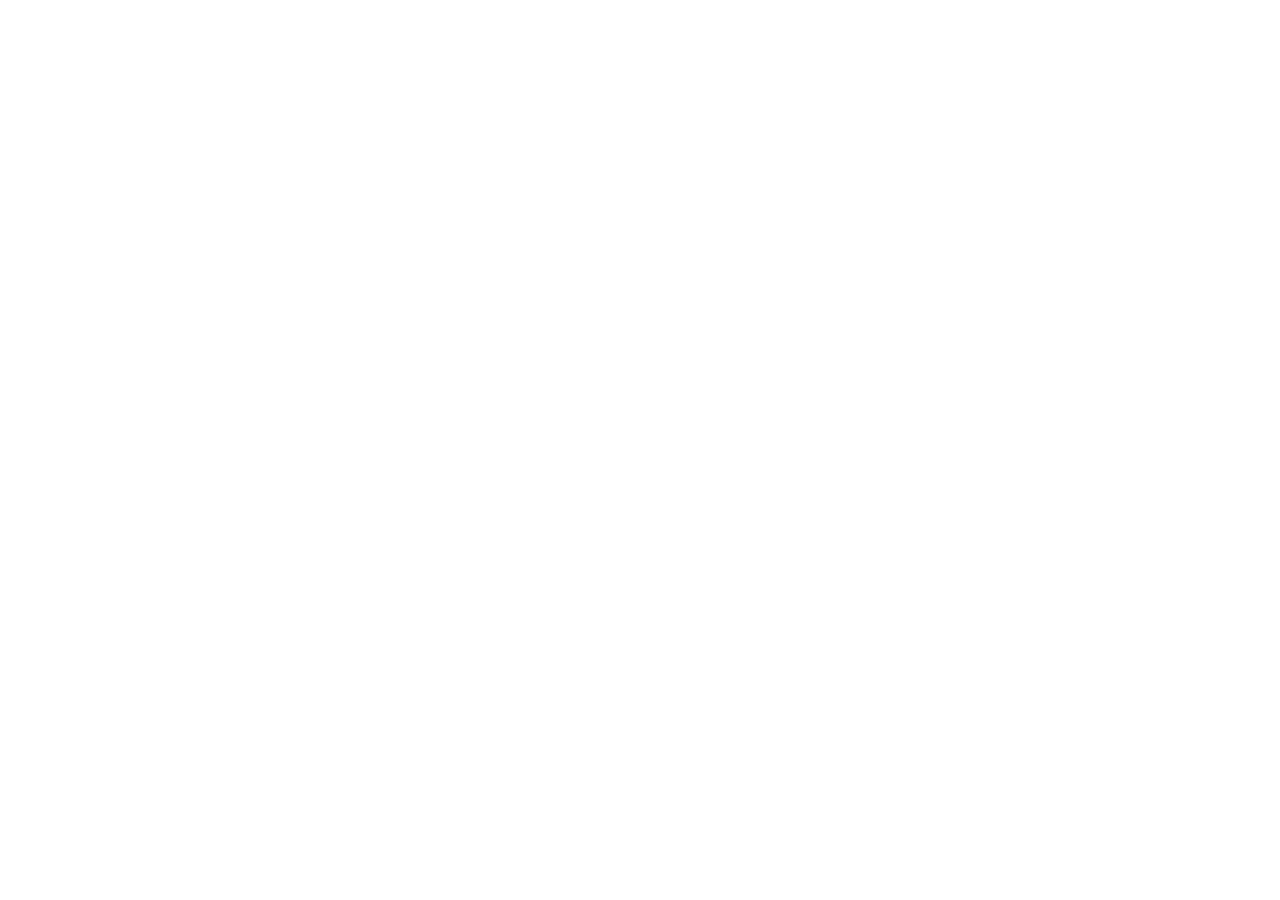
==== index.html @ 214e01b7 "Deploying to main from @ RGB42/EVO@2f7aba0efb2fd73098551bde0e08b0320f492358 🚀" ====
<!DOCTYPE html>
<html>
<head>
  <!--
    If you are serving your web app in a path other than the root, change the
    href value below to reflect the base path you are serving from.

    The path provided below has to start and end with a slash "/" in order for
    it to work correctly.

    For more details:
    * https://developer.mozilla.org/en-US/docs/Web/HTML/Element/base

    This is a placeholder for base href that will be replaced by the value of
    the `--base-href` argument provided to `flutter build`.
  -->
  <base href="/">

  <meta charset="UTF-8">
  <meta content="IE=Edge" http-equiv="X-UA-Compatible">
  <meta name="description" content="EVO - No more FOMO! Find and organize events happening around you. Filterable and adjustable to only view what you are interested in.">
  <meta name="viewport" content="width=device-width, initial-scale=1.0">
  
  <!-- Google Sign-In -->
  <meta name="google-signin-client_id" content="526109648317-bqb15itr59a5c6i4kjm0lsgob0r5os9e.apps.googleusercontent.com">

  <!-- iOS meta tags & icons -->
  <meta name="mobile-web-app-capable" content="yes">
  <meta name="apple-mobile-web-app-capable" content="yes">
  <meta name="apple-mobile-web-app-status-bar-style" content="black">
  <meta name="apple-mobile-web-app-title" content="EVO">
  <link rel="apple-touch-icon" href="icons/Icon-192.png">

  <!-- Favicon -->
  <link rel="icon" type="image/png" href="favicon.png"/>

  <title>EVO - Event Organizer</title>
  <link rel="manifest" href="manifest.json">
</head>
<body>
  <script src="flutter_bootstrap.js" async></script>
</body>
</html>
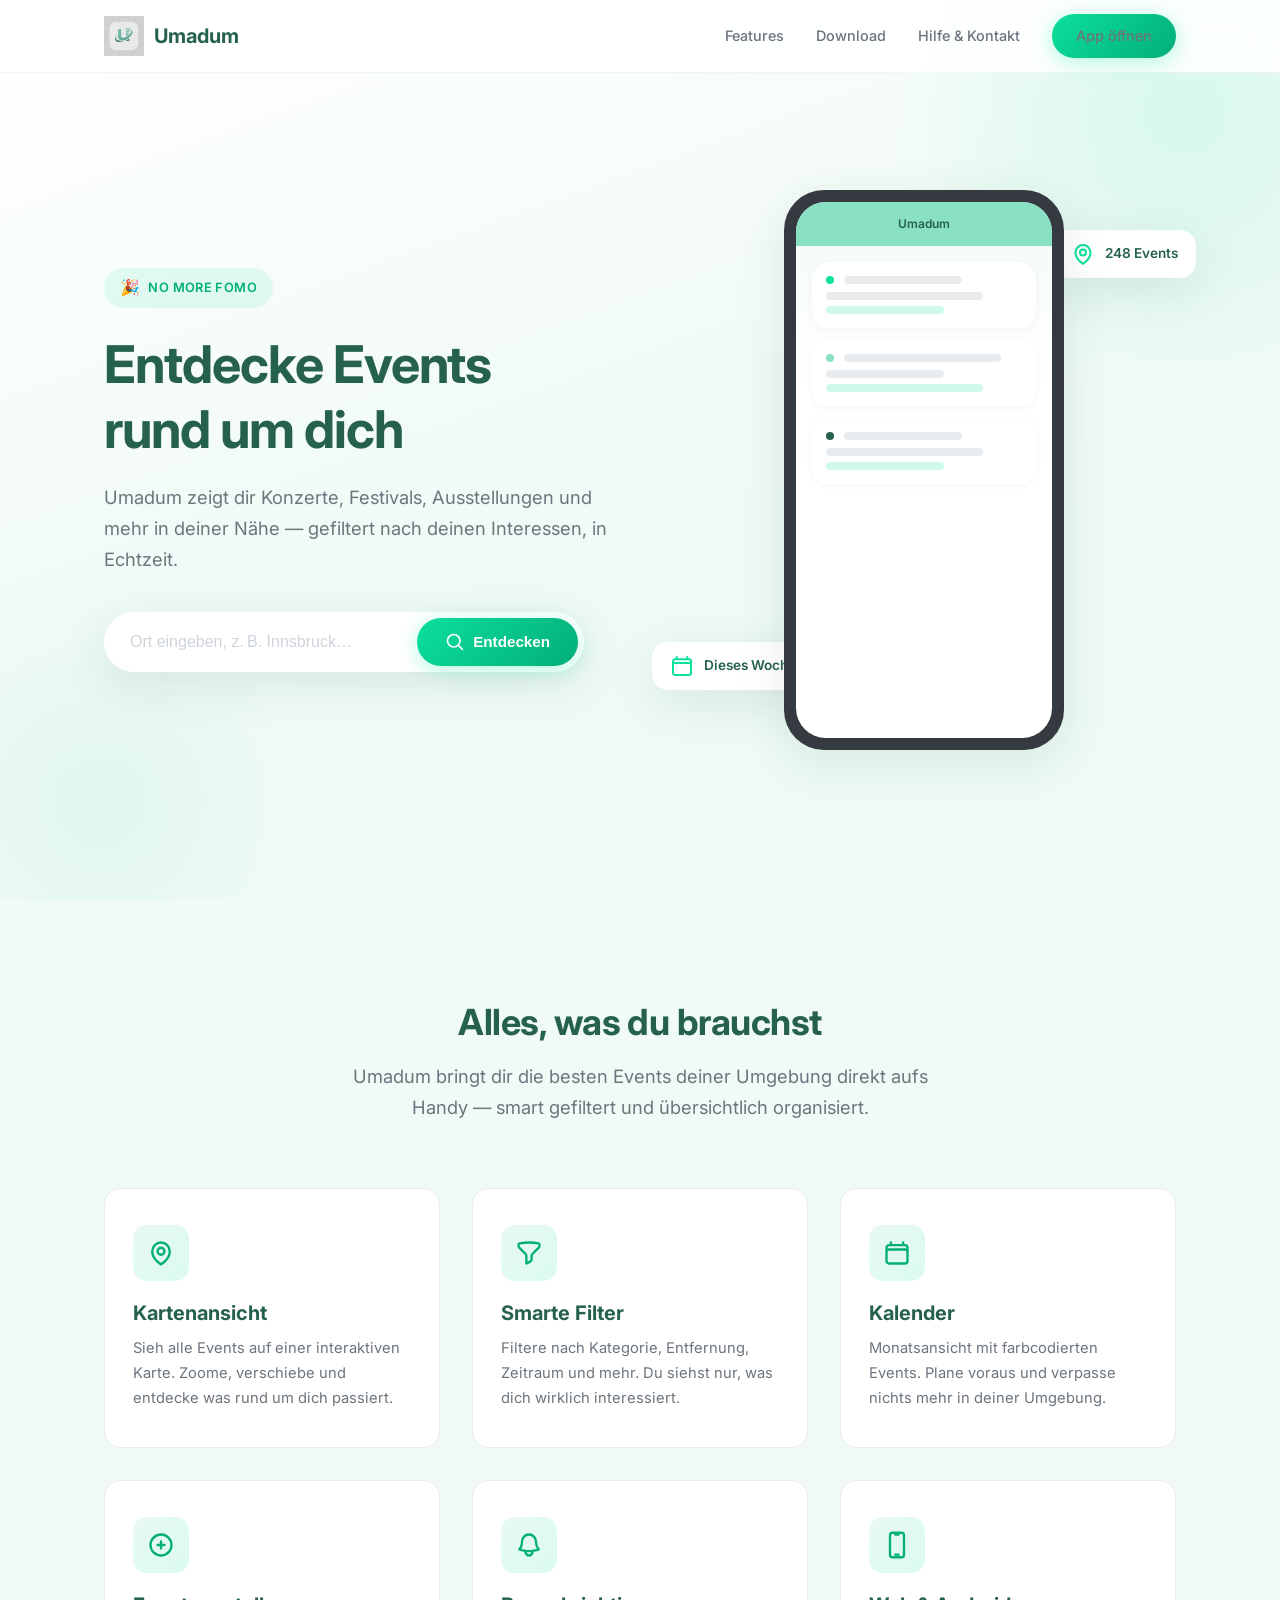
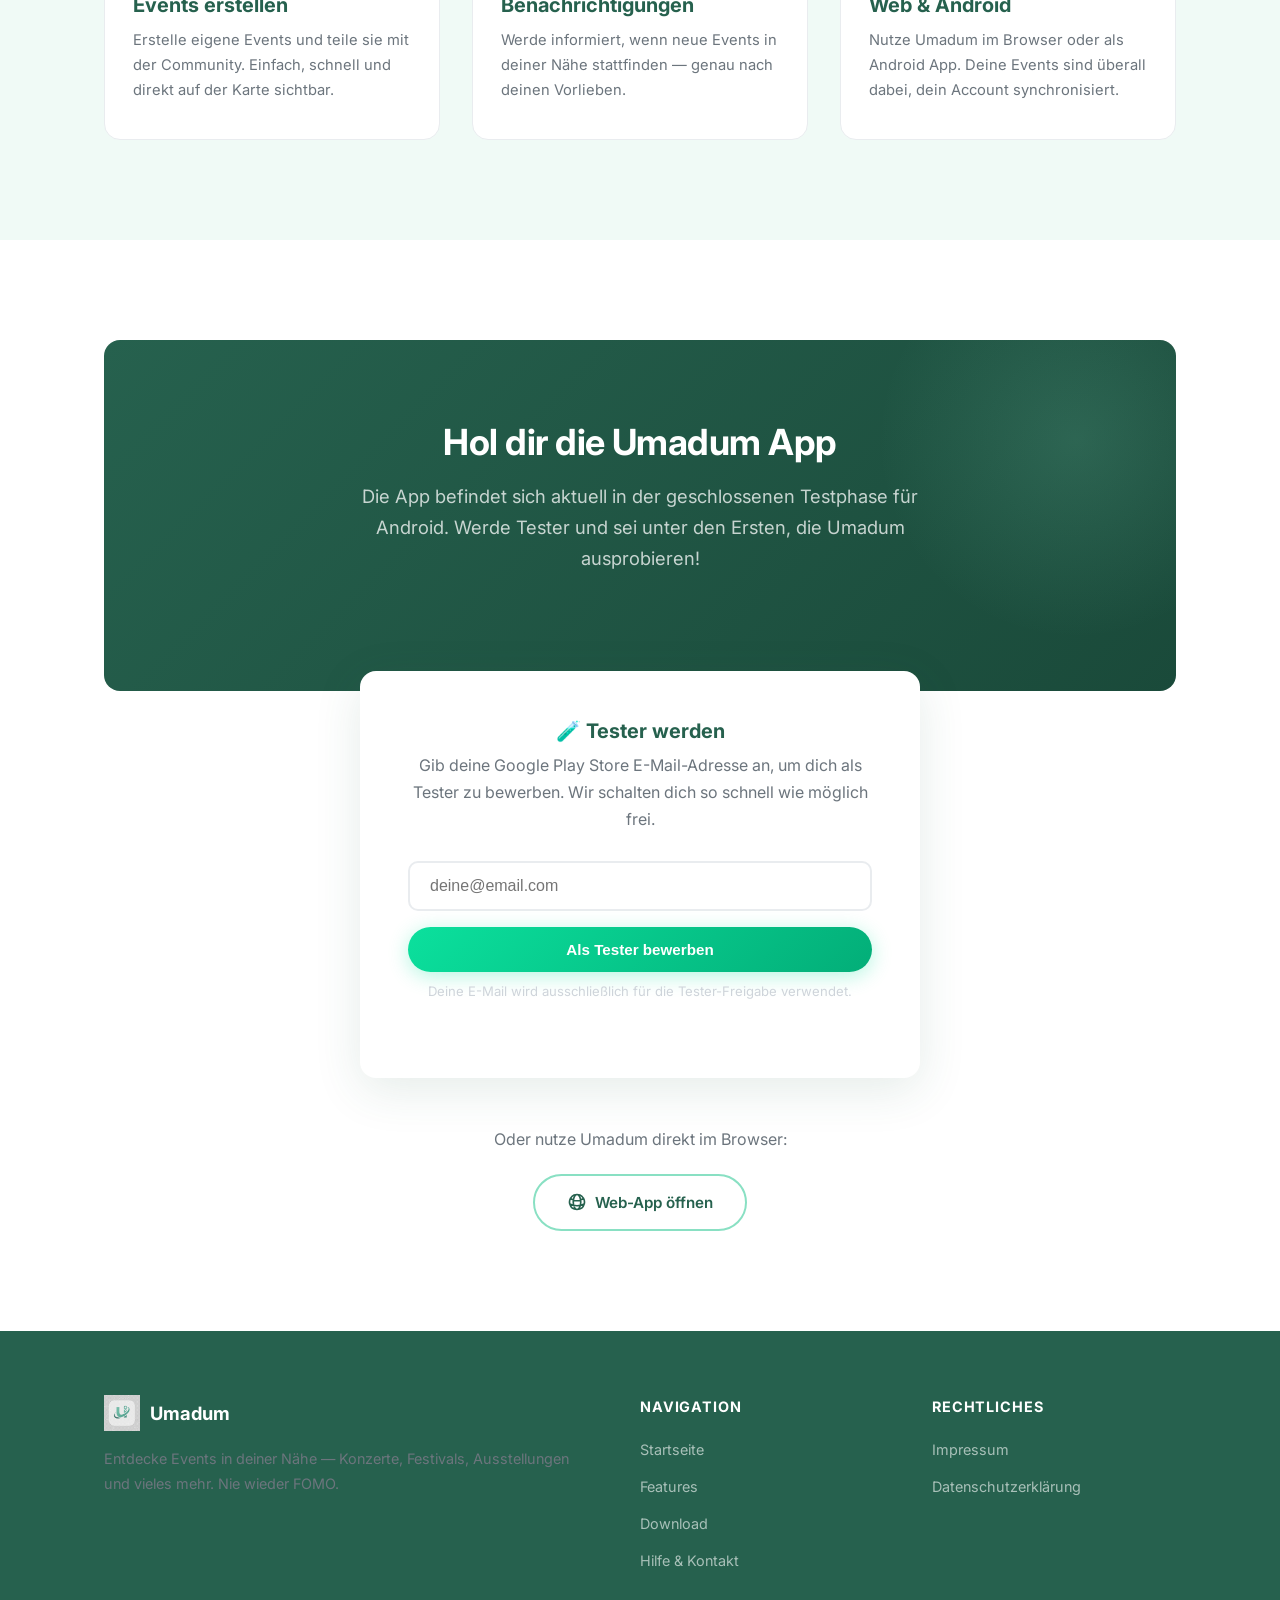
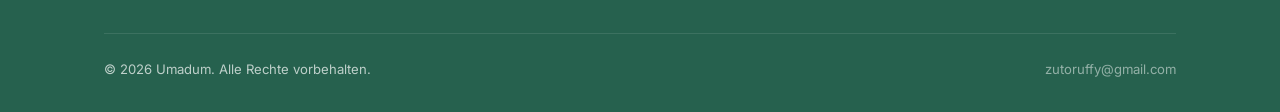
==== commit 0e774fca: "Deploying to main from @ RGB42/EVO@7599d21b2c3218752716a871fefecd0f730d7c6b 🚀" ====
--- a/index.html
+++ b/index.html
@@ -1,43 +1,238 @@
-<!DOCTYPE html>
-<html>
-<head>
-  <!--
-    If you are serving your web app in a path other than the root, change the
-    href value below to reflect the base path you are serving from.
-
-    The path provided below has to start and end with a slash "/" in order for
-    it to work correctly.
-
-    For more details:
-    * https://developer.mozilla.org/en-US/docs/Web/HTML/Element/base
-
-    This is a placeholder for base href that will be replaced by the value of
-    the `--base-href` argument provided to `flutter build`.
-  -->
-  <base href="/">
-
-  <meta charset="UTF-8">
-  <meta content="IE=Edge" http-equiv="X-UA-Compatible">
-  <meta name="description" content="EVO - No more FOMO! Find and organize events happening around you. Filterable and adjustable to only view what you are interested in.">
-  <meta name="viewport" content="width=device-width, initial-scale=1.0">
-  
-  <!-- Google Sign-In -->
-  <meta name="google-signin-client_id" content="526109648317-bqb15itr59a5c6i4kjm0lsgob0r5os9e.apps.googleusercontent.com">
-
-  <!-- iOS meta tags & icons -->
-  <meta name="mobile-web-app-capable" content="yes">
-  <meta name="apple-mobile-web-app-capable" content="yes">
-  <meta name="apple-mobile-web-app-status-bar-style" content="black">
-  <meta name="apple-mobile-web-app-title" content="EVO">
-  <link rel="apple-touch-icon" href="icons/Icon-192.png">
-
-  <!-- Favicon -->
-  <link rel="icon" type="image/png" href="favicon.png"/>
-
-  <title>EVO - Event Organizer</title>
-  <link rel="manifest" href="manifest.json">
-</head>
-<body>
-  <script src="flutter_bootstrap.js" async></script>
-</body>
-</html>
+<!DOCTYPE html>
+<html lang="de">
+<head>
+  <meta charset="UTF-8">
+  <meta name="viewport" content="width=device-width, initial-scale=1.0">
+  <title>Umadum — Entdecke Events in deiner Nähe</title>
+  <meta name="description" content="Umadum zeigt dir alle Events rund um dich herum. Filtere nach Kategorien, Entfernung und Zeitraum — nie wieder FOMO.">
+
+  <!-- Fonts -->
+  <link rel="preconnect" href="https://fonts.googleapis.com">
+  <link rel="preconnect" href="https://fonts.gstatic.com" crossorigin>
+  <link href="https://fonts.googleapis.com/css2?family=Inter:wght@400;500;600;700;800&display=swap" rel="stylesheet">
+
+  <!-- Favicon -->
+  <link rel="icon" type="image/png" href="images/app_icon.png">
+
+  <!-- Styles -->
+  <link rel="stylesheet" href="css/style.css">
+</head>
+<body>
+
+<!-- ======== NAVBAR ======== -->
+<nav class="navbar" role="navigation" aria-label="Hauptnavigation">
+  <div class="container">
+    <a href="index.html" class="navbar-brand">
+      <img src="images/app_icon.png" alt="Umadum Logo" width="40" height="40">
+      Umadum
+    </a>
+
+    <button class="nav-toggle" aria-label="Menü öffnen" aria-expanded="false">
+      <span></span><span></span><span></span>
+    </button>
+
+    <ul class="nav-links">
+      <li><a href="#features">Features</a></li>
+      <li><a href="#download">Download</a></li>
+      <li><a href="hilfe.html">Hilfe & Kontakt</a></li>
+      <li><a href="#" onclick="goToApp(event)" class="btn btn-primary" style="padding:10px 24px;">App öffnen</a></li>
+    </ul>
+  </div>
+</nav>
+
+<!-- ======== HERO ======== -->
+<section class="hero">
+  <div class="container">
+    <div class="hero-content">
+      <div class="hero-badge">
+        <span>🎉</span> No more FOMO
+      </div>
+
+      <h1>Entdecke Events rund&nbsp;um&nbsp;dich</h1>
+      <p>Umadum zeigt dir Konzerte, Festivals, Ausstellungen und mehr in deiner Nähe — gefiltert nach deinen Interessen, in Echtzeit.</p>
+
+      <form class="location-search" onsubmit="goToApp(event)">
+        <input type="text" id="location-input" placeholder="Ort eingeben, z.&thinsp;B. Innsbruck…" autocomplete="off" aria-label="Ort eingeben">
+        <button type="submit" class="btn btn-primary">
+          <svg xmlns="http://www.w3.org/2000/svg" fill="none" viewBox="0 0 24 24" stroke-width="2" stroke="currentColor"><path stroke-linecap="round" stroke-linejoin="round" d="m21 21-5.197-5.197m0 0A7.5 7.5 0 1 0 5.196 5.196a7.5 7.5 0 0 0 10.607 10.607Z"/></svg>
+          Entdecken
+        </button>
+      </form>
+    </div>
+
+    <div class="hero-visual">
+      <!-- Floating badges -->
+      <div class="hero-float-badge top-right">
+        <svg xmlns="http://www.w3.org/2000/svg" fill="none" viewBox="0 0 24 24" stroke-width="2" stroke="currentColor"><path stroke-linecap="round" stroke-linejoin="round" d="M15 10.5a3 3 0 1 1-6 0 3 3 0 0 1 6 0Z"/><path stroke-linecap="round" stroke-linejoin="round" d="M19.5 10.5c0 7.142-7.5 11.25-7.5 11.25S4.5 17.642 4.5 10.5a7.5 7.5 0 1 1 15 0Z"/></svg>
+        248 Events
+      </div>
+      <div class="hero-float-badge bottom-left">
+        <svg xmlns="http://www.w3.org/2000/svg" fill="none" viewBox="0 0 24 24" stroke-width="2" stroke="currentColor"><path stroke-linecap="round" stroke-linejoin="round" d="M6.75 3v2.25M17.25 3v2.25M3 18.75V7.5a2.25 2.25 0 0 1 2.25-2.25h13.5A2.25 2.25 0 0 1 21 7.5v11.25m-18 0A2.25 2.25 0 0 0 5.25 21h13.5A2.25 2.25 0 0 0 21 18.75m-18 0v-7.5A2.25 2.25 0 0 1 5.25 9h13.5A2.25 2.25 0 0 1 21 11.25v7.5"/></svg>
+        Dieses Wochenende
+      </div>
+
+      <!-- Phone mockup -->
+      <div class="hero-phone">
+        <div class="hero-phone-inner">
+          <div class="hero-phone-statusbar"><span>Umadum</span></div>
+          <div class="hero-phone-content">
+            <div class="mock-card">
+              <div class="mock-card-header">
+                <div class="mock-dot green"></div>
+                <div class="mock-line short"></div>
+              </div>
+              <div class="mock-line medium" style="margin-bottom:6px"></div>
+              <div class="mock-line short accent"></div>
+            </div>
+            <div class="mock-card">
+              <div class="mock-card-header">
+                <div class="mock-dot mint"></div>
+                <div class="mock-line medium"></div>
+              </div>
+              <div class="mock-line short" style="margin-bottom:6px"></div>
+              <div class="mock-line medium accent"></div>
+            </div>
+            <div class="mock-card">
+              <div class="mock-card-header">
+                <div class="mock-dot teal"></div>
+                <div class="mock-line short"></div>
+              </div>
+              <div class="mock-line medium" style="margin-bottom:6px"></div>
+              <div class="mock-line short accent"></div>
+            </div>
+          </div>
+        </div>
+      </div>
+    </div>
+  </div>
+</section>
+
+<!-- ======== FEATURES ======== -->
+<section id="features" style="background:var(--bg-light)">
+  <div class="container">
+    <div class="section-header fade-in">
+      <h2>Alles, was du brauchst</h2>
+      <p class="lead">Umadum bringt dir die besten Events deiner Umgebung direkt aufs Handy — smart gefiltert und übersichtlich organisiert.</p>
+    </div>
+
+    <div class="features-grid">
+      <div class="feature-card fade-in">
+        <div class="feature-icon">
+          <svg xmlns="http://www.w3.org/2000/svg" fill="none" viewBox="0 0 24 24" stroke-width="2" stroke="currentColor"><path stroke-linecap="round" stroke-linejoin="round" d="M15 10.5a3 3 0 1 1-6 0 3 3 0 0 1 6 0Z"/><path stroke-linecap="round" stroke-linejoin="round" d="M19.5 10.5c0 7.142-7.5 11.25-7.5 11.25S4.5 17.642 4.5 10.5a7.5 7.5 0 1 1 15 0Z"/></svg>
+        </div>
+        <h3>Kartenansicht</h3>
+        <p>Sieh alle Events auf einer interaktiven Karte. Zoome, verschiebe und entdecke was rund um dich passiert.</p>
+      </div>
+
+      <div class="feature-card fade-in">
+        <div class="feature-icon">
+          <svg xmlns="http://www.w3.org/2000/svg" fill="none" viewBox="0 0 24 24" stroke-width="2" stroke="currentColor"><path stroke-linecap="round" stroke-linejoin="round" d="M12 3c2.755 0 5.455.232 8.083.678.533.09.917.556.917 1.096v1.044a2.25 2.25 0 0 1-.659 1.591l-5.432 5.432a2.25 2.25 0 0 0-.659 1.591v2.927a2.25 2.25 0 0 1-1.244 2.013L9.75 21v-6.568a2.25 2.25 0 0 0-.659-1.591L3.659 7.409A2.25 2.25 0 0 1 3 5.818V4.774c0-.54.384-1.006.917-1.096A48.32 48.32 0 0 1 12 3Z"/></svg>
+        </div>
+        <h3>Smarte Filter</h3>
+        <p>Filtere nach Kategorie, Entfernung, Zeitraum und mehr. Du siehst nur, was dich wirklich interessiert.</p>
+      </div>
+
+      <div class="feature-card fade-in">
+        <div class="feature-icon">
+          <svg xmlns="http://www.w3.org/2000/svg" fill="none" viewBox="0 0 24 24" stroke-width="2" stroke="currentColor"><path stroke-linecap="round" stroke-linejoin="round" d="M6.75 3v2.25M17.25 3v2.25M3 18.75V7.5a2.25 2.25 0 0 1 2.25-2.25h13.5A2.25 2.25 0 0 1 21 7.5v11.25m-18 0A2.25 2.25 0 0 0 5.25 21h13.5A2.25 2.25 0 0 0 21 18.75m-18 0v-7.5A2.25 2.25 0 0 1 5.25 9h13.5A2.25 2.25 0 0 1 21 11.25v7.5"/></svg>
+        </div>
+        <h3>Kalender</h3>
+        <p>Monatsansicht mit farbcodierten Events. Plane voraus und verpasse nichts mehr in deiner Umgebung.</p>
+      </div>
+
+      <div class="feature-card fade-in">
+        <div class="feature-icon">
+          <svg xmlns="http://www.w3.org/2000/svg" fill="none" viewBox="0 0 24 24" stroke-width="2" stroke="currentColor"><path stroke-linecap="round" stroke-linejoin="round" d="M12 9v6m3-3H9m12 0a9 9 0 1 1-18 0 9 9 0 0 1 18 0Z"/></svg>
+        </div>
+        <h3>Events erstellen</h3>
+        <p>Erstelle eigene Events und teile sie mit der Community. Einfach, schnell und direkt auf der Karte sichtbar.</p>
+      </div>
+
+      <div class="feature-card fade-in">
+        <div class="feature-icon">
+          <svg xmlns="http://www.w3.org/2000/svg" fill="none" viewBox="0 0 24 24" stroke-width="2" stroke="currentColor"><path stroke-linecap="round" stroke-linejoin="round" d="M14.857 17.082a23.848 23.848 0 0 0 5.454-1.31A8.967 8.967 0 0 1 18 9.75V9A6 6 0 0 0 6 9v.75a8.967 8.967 0 0 1-2.312 6.022c1.733.64 3.56 1.085 5.455 1.31m5.714 0a24.255 24.255 0 0 1-5.714 0m5.714 0a3 3 0 1 1-5.714 0"/></svg>
+        </div>
+        <h3>Benachrichtigungen</h3>
+        <p>Werde informiert, wenn neue Events in deiner Nähe stattfinden — genau nach deinen Vorlieben.</p>
+      </div>
+
+      <div class="feature-card fade-in">
+        <div class="feature-icon">
+          <svg xmlns="http://www.w3.org/2000/svg" fill="none" viewBox="0 0 24 24" stroke-width="2" stroke="currentColor"><path stroke-linecap="round" stroke-linejoin="round" d="M10.5 1.5H8.25A2.25 2.25 0 0 0 6 3.75v16.5a2.25 2.25 0 0 0 2.25 2.25h7.5A2.25 2.25 0 0 0 18 20.25V3.75a2.25 2.25 0 0 0-2.25-2.25H13.5m-3 0V3h3V1.5m-3 0h3m-3 18.75h3"/></svg>
+        </div>
+        <h3>Web & Android</h3>
+        <p>Nutze Umadum im Browser oder als Android App. Deine Events sind überall dabei, dein Account synchronisiert.</p>
+      </div>
+    </div>
+  </div>
+</section>
+
+<!-- ======== DOWNLOAD / TESTER ======== -->
+<section id="download">
+  <div class="container">
+    <div class="cta-section text-center fade-in">
+      <h2>Hol dir die Umadum App</h2>
+      <p class="lead">Die App befindet sich aktuell in der geschlossenen Testphase für Android. Werde Tester und sei unter den Ersten, die Umadum ausprobieren!</p>
+    </div>
+
+    <div class="tester-box fade-in" style="margin-top:-20px; position:relative; z-index:2;">
+      <h3>🧪 Tester werden</h3>
+      <p>Gib deine Google Play Store E-Mail-Adresse an, um dich als Tester zu bewerben. Wir schalten dich so schnell wie möglich frei.</p>
+
+      <form id="tester-form" class="tester-form">
+        <input type="email" name="tester-email" placeholder="deine@email.com" required aria-label="Play Store E-Mail-Adresse">
+        <button type="submit" class="btn btn-primary">Als Tester bewerben</button>
+      </form>
+      <p class="tester-note">Deine E-Mail wird ausschließlich für die Tester-Freigabe verwendet.</p>
+    </div>
+
+    <div class="text-center fade-in" style="margin-top:48px">
+      <p style="margin-bottom:20px">Oder nutze Umadum direkt im Browser:</p>
+      <div class="cta-buttons">
+        <a href="#" onclick="goToApp(event)" class="btn btn-outline">
+          <svg xmlns="http://www.w3.org/2000/svg" fill="none" viewBox="0 0 24 24" stroke-width="2" stroke="currentColor" style="width:20px;height:20px"><path stroke-linecap="round" stroke-linejoin="round" d="M12 21a9.004 9.004 0 0 0 8.716-6.747M12 21a9.004 9.004 0 0 1-8.716-6.747M12 21c2.485 0 4.5-4.03 4.5-9S14.485 3 12 3m0 18c-2.485 0-4.5-4.03-4.5-9S9.515 3 12 3m0 0a8.997 8.997 0 0 1 7.843 4.582M12 3a8.997 8.997 0 0 0-7.843 4.582m15.686 0A11.953 11.953 0 0 1 12 10.5c-2.998 0-5.74-1.1-7.843-2.918m15.686 0A8.959 8.959 0 0 1 21 12c0 .778-.099 1.533-.284 2.253m0 0A17.919 17.919 0 0 1 12 16.5c-3.162 0-6.133-.815-8.716-2.247m0 0A9.015 9.015 0 0 1 3 12c0-1.605.42-3.113 1.157-4.418"/></svg>
+          Web-App öffnen
+        </a>
+      </div>
+    </div>
+  </div>
+</section>
+
+<!-- ======== FOOTER ======== -->
+<footer class="footer">
+  <div class="container">
+    <div class="footer-grid">
+      <div>
+        <div class="footer-brand">
+          <img src="images/app_icon.png" alt="Umadum" width="36" height="36">
+          <span>Umadum</span>
+        </div>
+        <p>Entdecke Events in deiner Nähe — Konzerte, Festivals, Ausstellungen und vieles mehr. Nie wieder FOMO.</p>
+      </div>
+      <div>
+        <h4>Navigation</h4>
+        <ul class="footer-links">
+          <li><a href="index.html">Startseite</a></li>
+          <li><a href="#features">Features</a></li>
+          <li><a href="#download">Download</a></li>
+          <li><a href="hilfe.html">Hilfe & Kontakt</a></li>
+        </ul>
+      </div>
+      <div>
+        <h4>Rechtliches</h4>
+        <ul class="footer-links">
+          <li><a href="impressum.html">Impressum</a></li>
+          <li><a href="datenschutz.html">Datenschutzerklärung</a></li>
+        </ul>
+      </div>
+    </div>
+    <div class="footer-bottom">
+      <span>&copy; 2026 Umadum. Alle Rechte vorbehalten.</span>
+      <a href="mailto:zutoruffy@gmail.com">zutoruffy@gmail.com</a>
+    </div>
+  </div>
+</footer>
+
+<script src="js/main.js"></script>
+</body>
+</html>
--- a/css/style.css
+++ b/css/style.css
@@ -0,0 +1,462 @@
+/* ===== Umadum Website — Global Styles ===== */
+
+/* ---------- Reset & Base ---------- */
+*, *::before, *::after { box-sizing: border-box; margin: 0; padding: 0; }
+
+:root {
+  --primary:  #89E0C3;
+  --accent:   #0BE09D;
+  --text:     #03AE78;
+  --title:    #26614E;
+  --error:    #D33628;
+  --bg:       #ffffff;
+  --bg-light: #f0faf6;
+  --bg-dark:  #26614E;
+  --gray-100: #f8f9fa;
+  --gray-200: #e9ecef;
+  --gray-400: #ced4da;
+  --gray-600: #6c757d;
+  --gray-800: #343a40;
+  --radius:   16px;
+  --radius-sm: 10px;
+  --radius-pill: 999px;
+  --shadow:   0 4px 24px rgba(38,97,78,.08);
+  --shadow-lg: 0 12px 48px rgba(38,97,78,.12);
+  --transition: .3s cubic-bezier(.4,0,.2,1);
+  --max-w: 1120px;
+}
+
+html { scroll-behavior: smooth; font-size: 16px; }
+
+body {
+  font-family: 'Inter', -apple-system, BlinkMacSystemFont, 'Segoe UI', Roboto, sans-serif;
+  color: var(--gray-800);
+  background: var(--bg);
+  line-height: 1.7;
+  -webkit-font-smoothing: antialiased;
+}
+
+img { max-width: 100%; display: block; }
+a   { color: var(--text); text-decoration: none; transition: color var(--transition); }
+a:hover { color: var(--title); }
+
+/* ---------- Utility ---------- */
+.container { max-width: var(--max-w); margin: 0 auto; padding: 0 24px; }
+.text-center { text-align: center; }
+.sr-only { position: absolute; width: 1px; height: 1px; overflow: hidden; clip: rect(0,0,0,0); }
+
+/* ---------- Typography ---------- */
+h1, h2, h3 { color: var(--title); font-weight: 700; line-height: 1.25; }
+h1 { font-size: clamp(2rem, 5vw, 3.25rem); letter-spacing: -.02em; }
+h2 { font-size: clamp(1.5rem, 3.5vw, 2.25rem); letter-spacing: -.015em; }
+h3 { font-size: 1.25rem; }
+p  { color: var(--gray-600); }
+.lead { font-size: 1.15rem; max-width: 600px; margin: 0 auto; }
+
+/* ---------- Buttons ---------- */
+.btn {
+  display: inline-flex; align-items: center; gap: 8px;
+  padding: 14px 32px; border-radius: var(--radius-pill);
+  font-weight: 600; font-size: .95rem;
+  border: none; cursor: pointer;
+  transition: transform var(--transition), box-shadow var(--transition), background var(--transition);
+}
+.btn:hover { transform: translateY(-2px); }
+.btn:active { transform: translateY(0); }
+
+.btn-primary {
+  background: linear-gradient(135deg, var(--accent), var(--text));
+  color: #fff;
+  box-shadow: 0 4px 20px rgba(11,224,157,.3);
+}
+.btn-primary:hover { box-shadow: 0 8px 32px rgba(11,224,157,.4); color: #fff; }
+
+.btn-outline {
+  background: transparent;
+  color: var(--title);
+  border: 2px solid var(--primary);
+}
+.btn-outline:hover { background: var(--bg-light); color: var(--title); }
+
+.btn-white {
+  background: #fff;
+  color: var(--title);
+  box-shadow: var(--shadow);
+}
+.btn-white:hover { box-shadow: var(--shadow-lg); color: var(--title); }
+
+.btn svg, .btn img { width: 20px; height: 20px; }
+
+/* ---------- Navbar ---------- */
+.navbar {
+  position: fixed; top: 0; left: 0; right: 0; z-index: 100;
+  background: rgba(255,255,255,.85);
+  backdrop-filter: blur(16px); -webkit-backdrop-filter: blur(16px);
+  border-bottom: 1px solid rgba(38,97,78,.06);
+  transition: box-shadow var(--transition);
+}
+.navbar.scrolled { box-shadow: 0 2px 24px rgba(38,97,78,.08); }
+
+.navbar .container {
+  display: flex; align-items: center; justify-content: space-between;
+  height: 72px;
+}
+
+.navbar-brand {
+  display: flex; align-items: center; gap: 10px;
+  font-weight: 700; font-size: 1.25rem; color: var(--title);
+}
+.navbar-brand img { width: 40px; height: 40px; }
+.navbar-brand:hover { color: var(--title); }
+
+.nav-links { display: flex; align-items: center; gap: 32px; list-style: none; }
+.nav-links a {
+  font-weight: 500; font-size: .9rem; color: var(--gray-600);
+  position: relative; padding: 4px 0;
+}
+.nav-links a::after {
+  content: ''; position: absolute; bottom: -2px; left: 0;
+  width: 0; height: 2px; background: var(--accent);
+  transition: width var(--transition);
+}
+.nav-links a:hover { color: var(--title); }
+.nav-links a:hover::after { width: 100%; }
+
+.nav-toggle { display: none; background: none; border: none; cursor: pointer; padding: 8px; }
+.nav-toggle span {
+  display: block; width: 24px; height: 2px; background: var(--title);
+  margin: 6px 0; transition: var(--transition);
+}
+
+/* ---------- Hero ---------- */
+.hero {
+  min-height: 100vh; display: flex; align-items: center;
+  padding: 120px 0 80px;
+  background: linear-gradient(160deg, var(--bg) 0%, var(--bg-light) 50%, rgba(137,224,195,.15) 100%);
+  position: relative; overflow: hidden;
+}
+.hero::before {
+  content: '';
+  position: absolute; top: -200px; right: -200px;
+  width: 600px; height: 600px;
+  background: radial-gradient(circle, rgba(11,224,157,.12) 0%, transparent 70%);
+  border-radius: 50%;
+}
+.hero::after {
+  content: '';
+  position: absolute; bottom: -100px; left: -100px;
+  width: 400px; height: 400px;
+  background: radial-gradient(circle, rgba(137,224,195,.15) 0%, transparent 70%);
+  border-radius: 50%;
+}
+
+.hero .container {
+  display: grid; grid-template-columns: 1fr 1fr;
+  gap: 64px; align-items: center;
+  position: relative; z-index: 1;
+}
+
+.hero-content { max-width: 540px; }
+.hero-badge {
+  display: inline-flex; align-items: center; gap: 8px;
+  padding: 6px 16px; border-radius: var(--radius-pill);
+  background: rgba(11,224,157,.1);
+  color: var(--text); font-weight: 600; font-size: .8rem;
+  margin-bottom: 24px; letter-spacing: .03em; text-transform: uppercase;
+}
+.hero-badge span { font-size: 1rem; }
+.hero h1 { margin-bottom: 20px; }
+.hero p { font-size: 1.15rem; margin-bottom: 36px; }
+
+/* Location Search */
+.location-search {
+  display: flex; gap: 0;
+  background: #fff;
+  border-radius: var(--radius-pill);
+  box-shadow: var(--shadow-lg);
+  padding: 6px;
+  max-width: 480px;
+}
+.location-search input {
+  flex: 1; border: none; outline: none;
+  padding: 14px 20px; font-size: 1rem;
+  border-radius: var(--radius-pill);
+  background: transparent;
+  color: var(--gray-800);
+  min-width: 0;
+}
+.location-search input::placeholder { color: var(--gray-400); }
+.location-search .btn { white-space: nowrap; padding: 14px 28px; }
+
+/* Hero Visual */
+.hero-visual {
+  display: flex; justify-content: center; align-items: center;
+  position: relative;
+}
+.hero-phone {
+  width: 280px; height: 560px;
+  background: var(--gray-800);
+  border-radius: 40px;
+  padding: 12px;
+  box-shadow: var(--shadow-lg), 0 0 0 2px rgba(255,255,255,.1);
+  position: relative;
+  overflow: hidden;
+}
+.hero-phone-inner {
+  width: 100%; height: 100%;
+  border-radius: 30px;
+  background: linear-gradient(180deg, var(--bg-light) 0%, #fff 30%);
+  overflow: hidden;
+  display: flex; flex-direction: column;
+}
+.hero-phone-statusbar {
+  height: 44px;
+  background: var(--primary);
+  display: flex; align-items: center; justify-content: center;
+  padding: 0 20px;
+}
+.hero-phone-statusbar span { color: var(--title); font-weight: 600; font-size: .75rem; }
+.hero-phone-content {
+  flex: 1; padding: 16px;
+  display: flex; flex-direction: column; gap: 12px;
+}
+.mock-card {
+  background: #fff;
+  border-radius: var(--radius);
+  padding: 14px;
+  box-shadow: 0 2px 8px rgba(0,0,0,.04);
+}
+.mock-card-header { display: flex; align-items: center; gap: 10px; margin-bottom: 8px; }
+.mock-dot { width: 8px; height: 8px; border-radius: 50%; }
+.mock-dot.green { background: var(--accent); }
+.mock-dot.mint  { background: var(--primary); }
+.mock-dot.teal  { background: var(--title); }
+.mock-line { height: 8px; border-radius: 4px; background: var(--gray-200); }
+.mock-line.short { width: 60%; }
+.mock-line.medium { width: 80%; }
+.mock-line.accent { background: rgba(11,224,157,.2); }
+
+.hero-float-badge {
+  position: absolute;
+  background: #fff; border-radius: var(--radius);
+  padding: 12px 18px; box-shadow: var(--shadow-lg);
+  display: flex; align-items: center; gap: 10px;
+  font-weight: 600; font-size: .85rem; color: var(--title);
+  animation: float 3s ease-in-out infinite;
+}
+.hero-float-badge.top-right { top: 40px; right: -20px; animation-delay: 0s; }
+.hero-float-badge.bottom-left { bottom: 60px; left: -20px; animation-delay: 1.5s; }
+.hero-float-badge svg { width: 24px; height: 24px; color: var(--accent); }
+
+@keyframes float {
+  0%, 100% { transform: translateY(0); }
+  50%      { transform: translateY(-10px); }
+}
+
+/* ---------- Sections ---------- */
+section { padding: 100px 0; }
+
+.section-header {
+  text-align: center; max-width: 600px; margin: 0 auto 64px;
+}
+.section-header h2 { margin-bottom: 16px; }
+
+/* Features */
+.features-grid {
+  display: grid; grid-template-columns: repeat(3, 1fr);
+  gap: 32px;
+}
+.feature-card {
+  background: #fff;
+  border-radius: var(--radius);
+  padding: 36px 28px;
+  border: 1px solid var(--gray-200);
+  transition: transform var(--transition), box-shadow var(--transition);
+}
+.feature-card:hover { transform: translateY(-4px); box-shadow: var(--shadow-lg); }
+.feature-icon {
+  width: 56px; height: 56px;
+  border-radius: 14px;
+  background: linear-gradient(135deg, rgba(137,224,195,.2), rgba(11,224,157,.15));
+  display: flex; align-items: center; justify-content: center;
+  margin-bottom: 20px;
+}
+.feature-icon svg { width: 28px; height: 28px; color: var(--text); }
+.feature-card h3 { margin-bottom: 10px; }
+.feature-card p { font-size: .92rem; }
+
+/* App Download / CTA */
+.cta-section {
+  background: linear-gradient(135deg, var(--title) 0%, #1a4a3a 100%);
+  border-radius: var(--radius);
+  padding: 80px 48px;
+  color: #fff;
+  position: relative; overflow: hidden;
+}
+.cta-section::before {
+  content: '';
+  position: absolute; top: -100px; right: -100px;
+  width: 400px; height: 400px;
+  background: radial-gradient(circle, rgba(137,224,195,.15) 0%, transparent 70%);
+  border-radius: 50%;
+}
+.cta-section h2 { color: #fff; margin-bottom: 16px; }
+.cta-section p  { color: rgba(255,255,255,.75); margin-bottom: 36px; }
+.cta-section .lead { color: rgba(255,255,255,.75); }
+
+.cta-buttons { display: flex; gap: 16px; justify-content: center; flex-wrap: wrap; }
+
+/* Tester Signup */
+.tester-box {
+  background: #fff;
+  border-radius: var(--radius);
+  padding: 48px;
+  max-width: 560px;
+  margin: 0 auto;
+  box-shadow: var(--shadow-lg);
+}
+.tester-box h3 { margin-bottom: 8px; text-align: center; }
+.tester-box > p { text-align: center; margin-bottom: 28px; }
+
+.tester-form { display: flex; flex-direction: column; gap: 16px; }
+.tester-form input {
+  padding: 14px 20px; border: 2px solid var(--gray-200);
+  border-radius: var(--radius-sm); font-size: 1rem;
+  outline: none; transition: border-color var(--transition);
+}
+.tester-form input:focus { border-color: var(--accent); }
+.tester-form .btn { justify-content: center; }
+.tester-note { font-size: .82rem; color: var(--gray-400); text-align: center; margin-top: 8px; }
+
+/* ---------- Contact Form ---------- */
+.contact-section { background: var(--bg-light); }
+
+.contact-grid {
+  display: grid; grid-template-columns: 1fr 1.4fr;
+  gap: 48px; align-items: start;
+}
+
+.contact-info { padding: 16px 0; }
+.contact-info h3 { margin-bottom: 16px; }
+.contact-info-item {
+  display: flex; align-items: flex-start; gap: 14px;
+  margin-bottom: 24px;
+}
+.contact-info-item svg { width: 22px; height: 22px; color: var(--text); flex-shrink: 0; margin-top: 2px; }
+.contact-info-item p { font-size: .92rem; color: var(--gray-600); }
+.contact-info-item strong { color: var(--gray-800); }
+
+.contact-form-card {
+  background: #fff;
+  border-radius: var(--radius);
+  padding: 40px;
+  box-shadow: var(--shadow);
+}
+
+.form-group { margin-bottom: 20px; }
+.form-group label {
+  display: block; font-weight: 600; font-size: .88rem;
+  color: var(--gray-800); margin-bottom: 6px;
+}
+.form-group input,
+.form-group textarea,
+.form-group select {
+  width: 100%; padding: 12px 16px;
+  border: 2px solid var(--gray-200);
+  border-radius: var(--radius-sm);
+  font-size: .95rem; font-family: inherit;
+  outline: none; transition: border-color var(--transition);
+  background: #fff; color: var(--gray-800);
+  resize: vertical;
+}
+.form-group input:focus,
+.form-group textarea:focus,
+.form-group select:focus { border-color: var(--accent); }
+.form-group textarea { min-height: 140px; }
+.form-row { display: grid; grid-template-columns: 1fr 1fr; gap: 16px; }
+
+.form-success {
+  display: none; text-align: center; padding: 24px;
+}
+.form-success svg { width: 56px; height: 56px; color: var(--accent); margin: 0 auto 16px; }
+.form-success h3 { margin-bottom: 8px; }
+
+/* ---------- Legal Pages ---------- */
+.legal-page { padding: 120px 0 80px; }
+.legal-page .container { max-width: 800px; }
+.legal-page h1 { margin-bottom: 12px; font-size: clamp(1.75rem, 4vw, 2.5rem); }
+.legal-page .legal-updated { color: var(--gray-400); font-size: .88rem; margin-bottom: 48px; }
+.legal-content h2 { font-size: 1.3rem; margin: 40px 0 12px; color: var(--title); }
+.legal-content h3 { font-size: 1.1rem; margin: 28px 0 8px; }
+.legal-content p  { margin-bottom: 14px; color: var(--gray-600); }
+.legal-content ul { padding-left: 24px; margin-bottom: 14px; }
+.legal-content li { margin-bottom: 6px; color: var(--gray-600); }
+.legal-content a  { color: var(--text); text-decoration: underline; }
+
+/* ---------- Footer ---------- */
+.footer {
+  background: var(--bg-dark);
+  color: rgba(255,255,255,.7);
+  padding: 64px 0 32px;
+}
+.footer-grid {
+  display: grid; grid-template-columns: 2fr 1fr 1fr;
+  gap: 48px; margin-bottom: 48px;
+}
+.footer-brand { display: flex; align-items: center; gap: 10px; margin-bottom: 16px; }
+.footer-brand img { width: 36px; height: 36px; }
+.footer-brand span { font-weight: 700; font-size: 1.15rem; color: #fff; }
+.footer p { font-size: .9rem; }
+.footer h4 { color: #fff; font-size: .9rem; text-transform: uppercase; letter-spacing: .06em; margin-bottom: 16px; }
+.footer-links { list-style: none; }
+.footer-links li { margin-bottom: 10px; }
+.footer-links a { color: rgba(255,255,255,.6); font-size: .9rem; }
+.footer-links a:hover { color: var(--primary); }
+
+.footer-bottom {
+  border-top: 1px solid rgba(255,255,255,.1);
+  padding-top: 24px;
+  display: flex; justify-content: space-between; align-items: center;
+  font-size: .82rem;
+}
+.footer-bottom a { color: rgba(255,255,255,.5); }
+.footer-bottom a:hover { color: var(--primary); }
+
+/* ---------- Animations ---------- */
+.fade-in {
+  opacity: 0; transform: translateY(24px);
+  transition: opacity .6s ease, transform .6s ease;
+}
+.fade-in.visible { opacity: 1; transform: translateY(0); }
+
+/* ---------- Responsive ---------- */
+@media (max-width: 900px) {
+  .hero .container { grid-template-columns: 1fr; text-align: center; }
+  .hero-content { max-width: 100%; }
+  .location-search { max-width: 100%; }
+  .hero-visual { display: none; }
+  .features-grid { grid-template-columns: 1fr; max-width: 420px; margin: 0 auto; }
+  .contact-grid { grid-template-columns: 1fr; }
+  .footer-grid  { grid-template-columns: 1fr; gap: 32px; }
+  .footer-bottom { flex-direction: column; gap: 8px; text-align: center; }
+  .form-row { grid-template-columns: 1fr; }
+}
+
+@media (max-width: 640px) {
+  .nav-links { 
+    display: none; position: fixed; top: 72px; left: 0; right: 0;
+    background: #fff; flex-direction: column; padding: 24px;
+    box-shadow: var(--shadow-lg); gap: 20px;
+  }
+  .nav-links.open { display: flex; }
+  .nav-toggle { display: block; }
+
+  .hero { padding: 100px 0 60px; min-height: auto; }
+  section { padding: 64px 0; }
+
+  .cta-section { padding: 48px 24px; }
+  .tester-box { padding: 28px 20px; }
+  .contact-form-card { padding: 24px 20px; }
+
+  .btn { padding: 12px 24px; font-size: .9rem; }
+}
